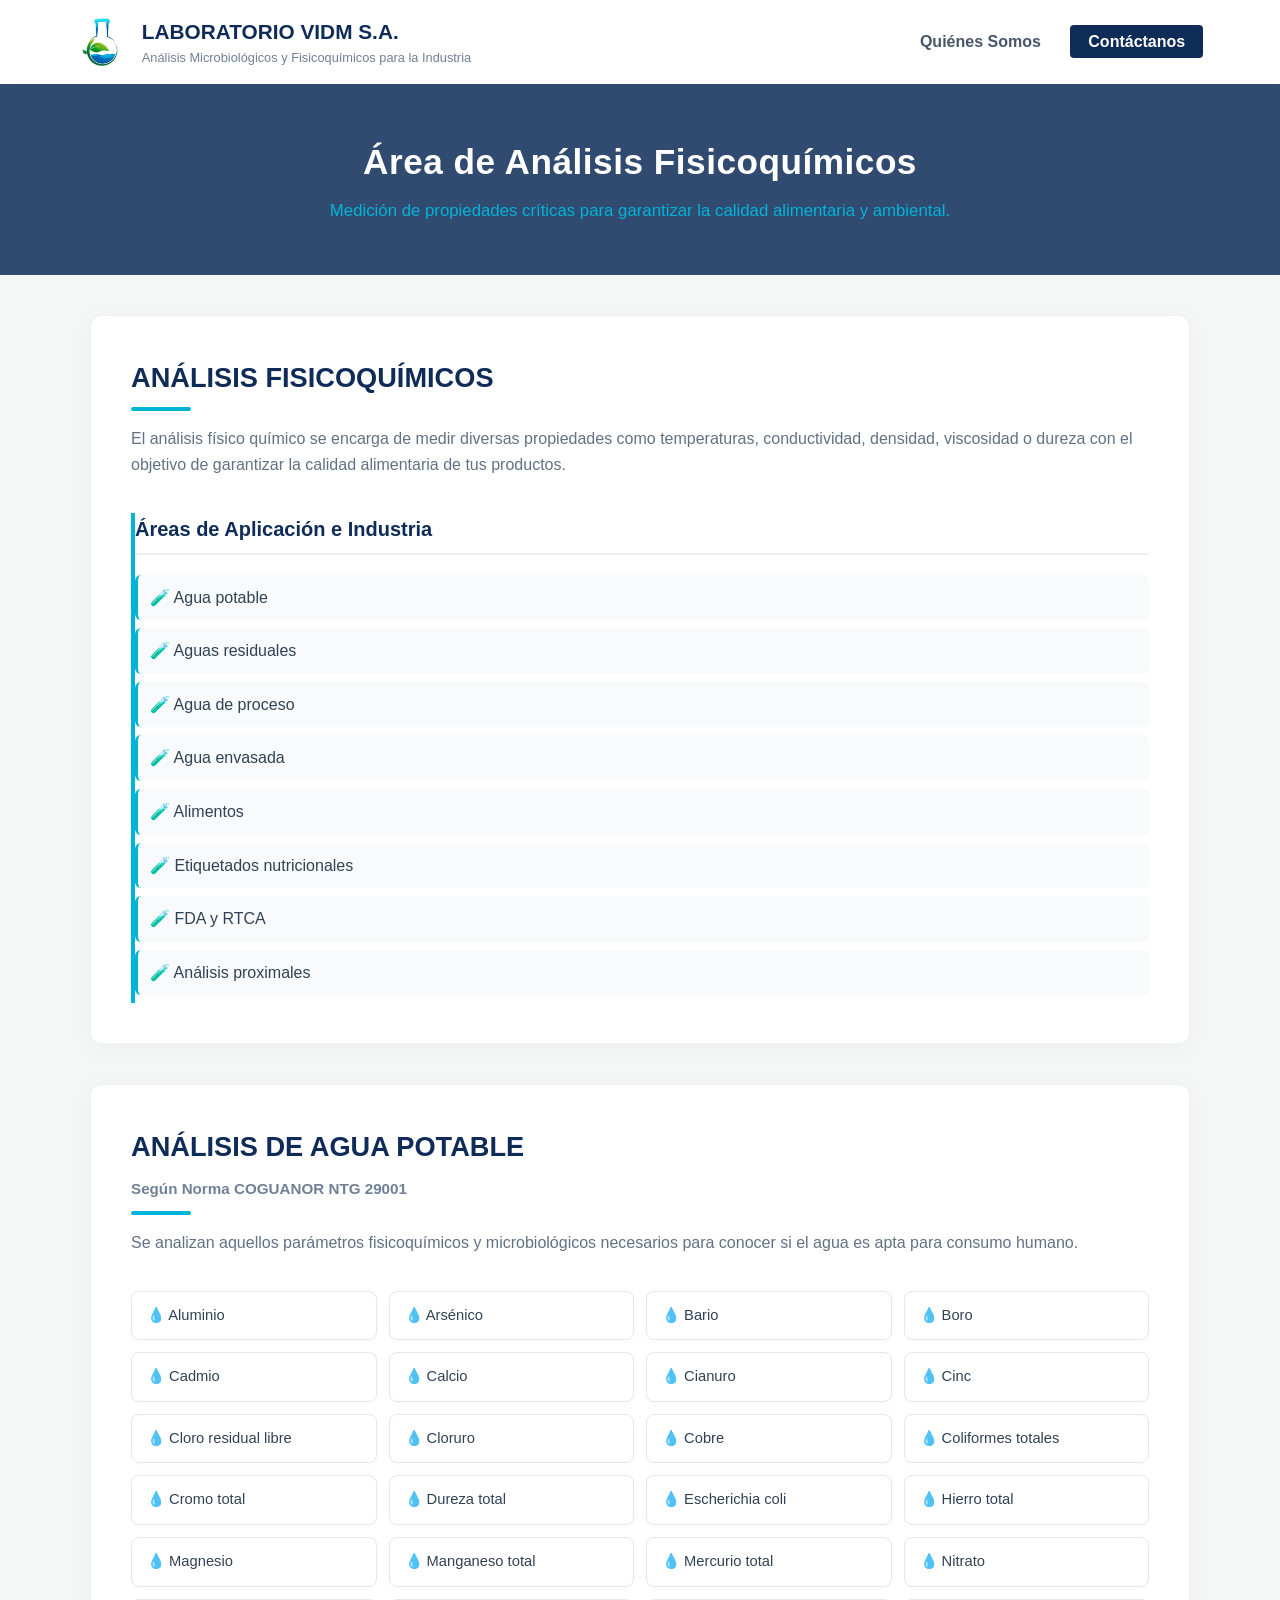
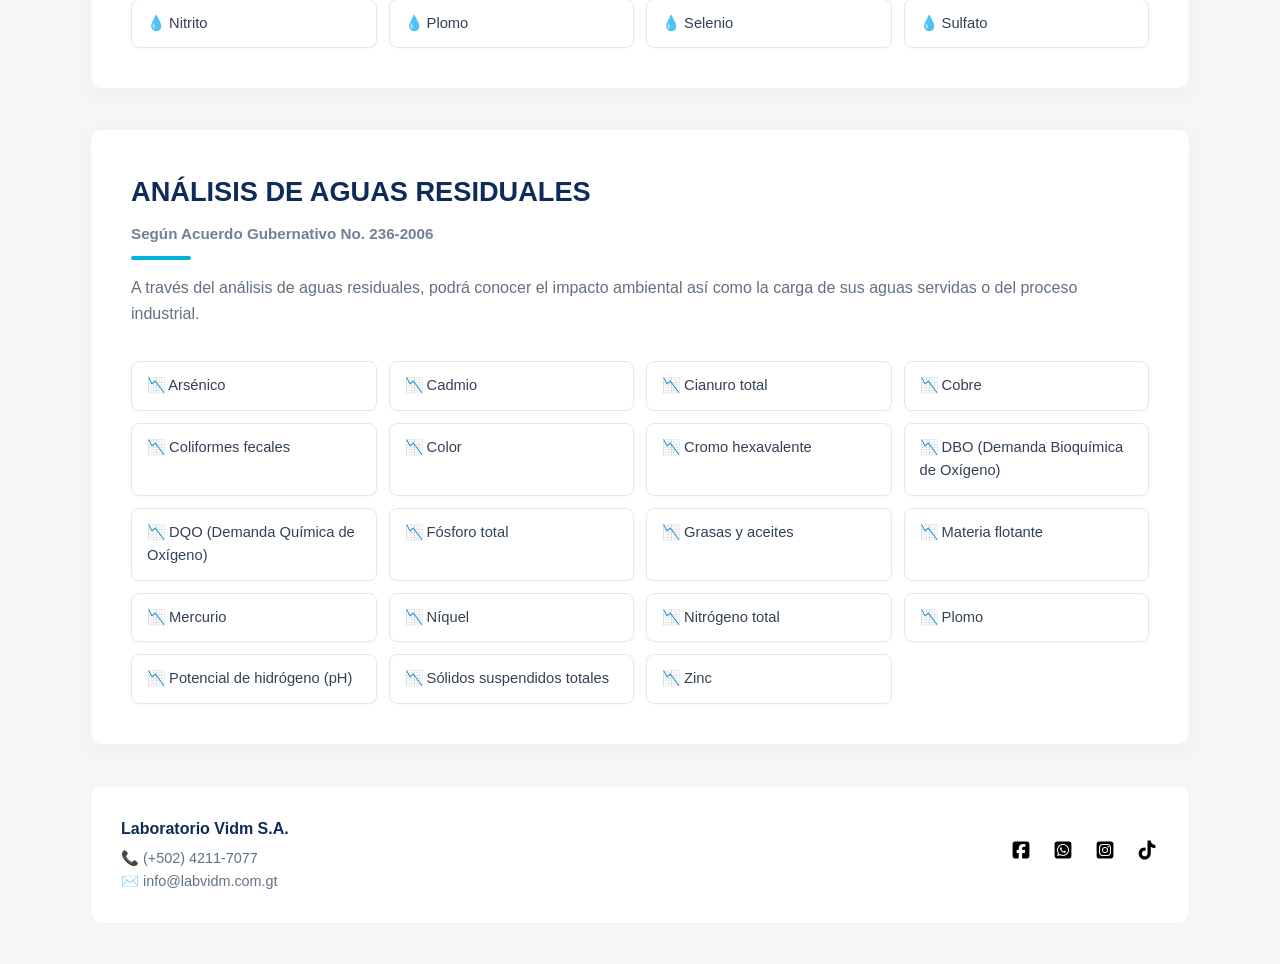
==== fisicoquimicos.html @ 03f4c916 "Add files via upload" ====
<!DOCTYPE html>
<html lang="es">
<head>
    <meta charset="UTF-8">
    <meta name="viewport" content="width=device-width, initial-scale=1.0">
    <title>Análisis Fisicoquímicos | Laboratorio Vidm S.A.</title>
    <!-- Usamos el mismo archivo CSS que creamos para microbiología para ahorrar código -->
    <link rel="stylesheet" href="microbiologia.css">
</head>
<body>

    <!-- Encabezado (Igual para mantener la identidad visual) -->
    <header class="main-header">
        <div class="logo-area">
            <img src="logo.jpg" alt="Logo Laboratorio Vidm" class="site-logo">
            <div class="logo-text">
                <h1>LABORATORIO VIDM S.A.</h1>
                <p>Análisis Microbiológicos y Fisicoquímicos para la Industria</p>
            </div>
        </div>
        <nav class="nav-links">
            <a href="quienessomos.html">Quiénes Somos</a>
           <a href="contactanos.html" class="btn-nav">Contáctanos</a>
        </nav>
    </header>

    <!-- Banner de Entrada Exclusivo para Fisicoquímicos -->
    <section class="page-hero-micro" style="background: linear-gradient(rgba(15, 44, 89, 0.85), rgba(15, 44, 89, 0.85));">
        <div class="hero-overlay-micro">
            <h2>Área de Análisis Fisicoquímicos</h2>
            <p>Medición de propiedades críticas para garantizar la calidad alimentaria y ambiental.</p>
        </div>
    </section>

    <!-- Contenedor Principal Estructurado -->
    <main class="container">
        
        <!-- Tarjeta 1: Descripción General y Áreas -->
        <div class="micro-main-card">
            <div class="micro-header">
                <h3>ANÁLISIS FISICOQUÍMICOS</h3>
                <div class="blue-line"></div>
                <p>El análisis físico químico se encarga de medir diversas propiedades como temperaturas, conductividad, densidad, viscosidad o dureza con el objetivo de garantizar la calidad alimentaria de tus productos.</p>
            </div>

            <div class="micro-content-grid">
                <div class="micro-list-box" style="border-left: 4px solid #00b4d8;">
                    <h4>Áreas de Aplicación e Industria</h4>
                    <ul class="clean-list">
                        <li>🧪 Agua potable</li>
                        <li>🧪 Aguas residuales</li>
                        <li>🧪 Agua de proceso</li>
                        <li>🧪 Agua envasada</li>
                        <li>🧪 Alimentos</li>
                        <li>🧪 Etiquetados nutricionales</li>
                        <li>🧪 FDA y RTCA</li>
                        <li>🧪 Análisis proximales</li>
                    </ul>
                </div>
            </div>
        </div>

        <!-- Tarjeta 2: Agua Potable (COGUANOR) -->
        <div class="micro-main-card">
            <div class="micro-header">
                <h3>ANÁLISIS DE AGUA POTABLE</h3>
                <h4 style="color: #718096; font-size: 0.95rem; margin-bottom: 10px; font-weight: 600;">Según Norma COGUANOR NTG 29001</h4>
                <div class="blue-line"></div>
                <p>Se analizan aquellos parámetros fisicoquímicos y microbiológicos necesarios para conocer si el agua es apta para consumo humano.</p>
            </div>
            <ul class="microorganisms-list">
                <li>💧 Aluminio</li>
                <li>💧 Arsénico</li>
                <li>💧 Bario</li>
                <li>💧 Boro</li>
                <li>💧 Cadmio</li>
                <li>💧 Calcio</li>
                <li>💧 Cianuro</li>
                <li>💧 Cinc</li>
                <li>💧 Cloro residual libre</li>
                <li>💧 Cloruro</li>
                <li>💧 Cobre</li>
                <li>💧 Coliformes totales</li>
                <li>💧 Cromo total</li>
                <li>💧 Dureza total</li>
                <li>💧 Escherichia coli</li>
                <li>💧 Hierro total</li>
                <li>💧 Magnesio</li>
                <li>💧 Manganeso total</li>
                <li>💧 Mercurio total</li>
                <li>💧 Nitrato</li>
                <li>💧 Nitrito</li>
                <li>💧 Plomo</li>
                <li>💧 Selenio</li>
                <li>💧 Sulfato</li>
            </ul>
        </div>

        <!-- Tarjeta 3: Aguas Residuales (Acuerdo 236-2006) -->
        <div class="micro-main-card">
            <div class="micro-header">
                <h3>ANÁLISIS DE AGUAS RESIDUALES</h3>
                <h4 style="color: #718096; font-size: 0.95rem; margin-bottom: 10px; font-weight: 600;">Según Acuerdo Gubernativo No. 236-2006</h4>
                <div class="blue-line"></div>
                <p>A través del análisis de aguas residuales, podrá conocer el impacto ambiental así como la carga de sus aguas servidas o del proceso industrial.</p>
            </div>
            <ul class="microorganisms-list" style="border-left-color: #0f2c59;">
                <li>📉 Arsénico</li>
                <li>📉 Cadmio</li>
                <li>📉 Cianuro total</li>
                <li>📉 Cobre</li>
                <li>📉 Coliformes fecales</li>
                <li>📉 Color</li>
                <li>📉 Cromo hexavalente</li>
                <li>📉 DBO (Demanda Bioquímica de Oxígeno)</li>
                <li>📉 DQO (Demanda Química de Oxígeno)</li>
                <li>📉 Fósforo total</li>
                <li>📉 Grasas y aceites</li>
                <li>📉 Materia flotante</li>
                <li>📉 Mercurio</li>
                <li>📉 Níquel</li>
                <li>📉 Nitrógeno total</li>
                <li>📉 Plomo</li>
                <li>📉 Potencial de hidrógeno (pH)</li>
                <li>📉 Sólidos suspendidos totales</li>
                <li>📉 Zinc</li>
            </ul>
        </div>

        <!-- Pie de página integrado con contacto y tus SVG -->
        <section class="micro-footer-section">
            <div class="contact-mini-grid">
                <div class="mini-info">
                    <h4>Laboratorio Vidm S.A.</h4>
                    <p>📞 (+502) 4211-7077</p>
                    <p>✉️ info@labvidm.com.gt</p>
                </div>
                <div class="social-buttons" style="margin-top: 0;">
                    <a href="https://www.facebook.com/profile.php?id=61595421029900" target="_blank" class="social-icon"><img src="facebooklogo.svg" alt="Facebook"></a>
                    <a href="https://wa.me" target="_blank" class="social-icon"><img src="whatsapplogo.svg" alt="WhatsApp"></a>
                    <a href="https://instagram.com" target="_blank" class="social-icon"><img src="instagramlogo.svg" alt="Instagram"></a>
                    <a href="https://tiktok.com" target="_blank" class="social-icon"><img src="tiktoklogo.svg" alt="TikTok"></a>
                </div>
            </div>
        </section>
    </main>

</body>
</html>
---- microbiologia.css ----
/* Reset y estilos generales para la página de Microbiología */
* {
    margin: 0;
    padding: 0;
    box-sizing: border-box;
    font-family: 'Segoe UI', Arial, sans-serif;
}

body {
    background-color: #f4f7f6;
    color: #333;
    line-height: 1.6;
}

/* Header Premium */
.main-header {
    background-color: #ffffff;
    display: flex;
    justify-content: space-between;
    align-items: center;
    padding: 15px 6%;
    box-shadow: 0 2px 10px rgba(0,0,0,0.05);
}

.logo-area {
    display: flex !important;
    flex-direction: row !important; /* Los fuerza a ponerse a la par */
    align-items: center !important; /* Los centra verticalmente para que queden parejos */
    gap: 15px !important;           /* Le da el espacio exacto de separación */
}

.site-logo {
    width: 50px !important;
    height: 50px !important;
    object-fit: contain !important;
}

.logo-text h1 { font-size: 1.3rem; color: #0f2c59; }
.logo-text p { font-size: 0.8rem; color: #718096; }
.nav-links a { color: #4a5568; text-decoration: none; margin-left: 25px; font-weight: 600; }
.nav-links .btn-nav { background-color: #0f2c59; color: white; padding: 8px 18px; border-radius: 4px; }

/* Banner Superior de Entrada */
.page-hero-micro {
    background: linear-gradient(rgba(15, 44, 89, 0.85), rgba(15, 44, 89, 0.85));
    padding: 50px 20px;
    text-align: center;
    color: white;
}

.hero-overlay-micro h2 { font-size: 2.2rem; margin-bottom: 8px; letter-spacing: 0.5px; }
.hero-overlay-micro p { font-size: 1.05rem; color: #00b4d8; font-weight: 500; }

/* Contenedor Principal */
.container {
    max-width: 1140px;
    margin: 0 auto;
    padding: 40px 20px;
}

/* Tarjeta Principal Contenedora */
.micro-main-card {
    background: #ffffff;
    padding: 40px;
    border-radius: 12px;
    box-shadow: 0 4px 25px rgba(0, 0, 0, 0.04);
    border: 1px solid #eef2f5;
    margin-bottom: 40px;
}

.micro-header h3 { color: #0f2c59; font-size: 1.7rem; margin-bottom: 8px; }
.blue-line { width: 60px; height: 4px; background-color: #00b4d8; margin-bottom: 15px; border-radius: 2px; }
.micro-header p { color: #627183; font-size: 1rem; margin-bottom: 35px; }

/* Cuadrículas de Contenido */
.micro-content-grid { display: flex; gap: 35px; flex-wrap: wrap; }
.micro-list-box { flex: 1; min-width: 280px; }
.micro-list-box h4 { color: #0f2c59; font-size: 1.25rem; margin-bottom: 20px; border-bottom: 2px solid #eef2f5; padding-bottom: 8px; }

/* Estilos de las Listas Clásicas */
.clean-list { list-style: none; }
.clean-list li {
    padding: 10px 12px;
    background: #f8fafc;
    margin-bottom: 8px;
    border-radius: 6px;
    color: #334155;
    font-weight: 500;
    border-left: 3px solid #00b4d8;
}

/* Grilla Moderna de Tarjetas para las Bacterias */
.microorganisms-list {
    list-style: none;
    display: grid;
    grid-template-columns: repeat(auto-fill, minmax(220px, 1fr));
    gap: 12px;
}

.microorganisms-list li {
    background: #ffffff;
    padding: 12px 15px;
    border-radius: 8px;
    color: #334155;
    font-size: 0.92rem;
    font-weight: 500;
    border: 1px solid #e2e8f0;
    box-shadow: 0 2px 4px rgba(0,0,0,0.02);
    transition: transform 0.2s, border-color 0.2s;
}

.microorganisms-list li:hover {
    transform: translateY(-2px);
    border-color: #00b4d8;
    background-color: #f8fafc;
}

/* Pie de Página de la Subpágina */
.micro-footer-section {
    background: #ffffff;
    padding: 30px;
    border-radius: 12px;
    border: 1px solid #eef2f5;
}

.contact-mini-grid {
    display: flex;
    justify-content: space-between;
    align-items: center;
    flex-wrap: wrap;
    gap: 20px;
}

.mini-info h4 { color: #0f2c59; margin-bottom: 5px; }
.mini-info p { color: #627183; font-size: 0.9rem; }

/* Barra de Redes Flotantes abajo */
.social-buttons { display: flex; gap: 18px; }
.social-icon img { width: 24px; height: 24px; object-fit: contain; transition: transform 0.2s; }
.social-icon img:hover { transform: scale(1.15); }

/* Tamaño controlado para la imagen del logo en el encabezado */
.site-logo {
    width: 50px;         /* Ajusta el ancho para que sea un círculo o cuadro compacto */
    height: 50px;        /* Ajusta el alto del logo */
    object-fit: contain; /* Evita que la imagen del laboratorio se estire o se deforme */
    border-radius: 4px;  /* Le da esquinas suaves opcionales */
}

/* ==========================================================================
   ESTILOS RESPONSIVOS PARA SUBPÁGINAS (MENÚ INTEGRADO EN CELULARES)
   ========================================================================== */
@media (max-width: 768px) {
    /* Hace que el encabezado de las subpáginas se ordene hacia abajo */
    .main-header {
        position: static !important; /* Evita que flote encima del banner */
        flex-direction: column !important;
        text-align: center !important;
        gap: 15px !important;
        padding: 15px 20px !important;
        width: 100% !important;
    }

    /* Organiza el logo y su texto centrados en vertical */
    .logo-area {
        flex-direction: column !important;
        gap: 8px !important;
        align-items: center !important;
    }

    /* Ajusta el tamaño de la letra del título del lab para que no rompa la pantalla */
    .logo-text h1 {
        font-size: 1.15rem !important;
    }
    
    .logo-text p {
        font-size: 0.75rem !important;
    }

    /* Pone los enlaces del menú uno debajo del otro de forma simétrica */
    .nav-links {
        display: flex !important;
        flex-direction: column !important;
        align-items: center !important;
        gap: 10px !important;
        width: 100% !important;
        margin: 0 !important;
    }

    .nav-links a {
        margin: 0 !important;
        font-size: 0.95rem !important;
        padding: 6px 15px !important;
        width: max-content !important; /* Se encoge al tamaño del texto */
        text-align: center !important;
    }

    /* Deja el botón azul nítido y cómodo para tocar con el dedo */
    .nav-links .btn-nav {
        display: inline-block !important;
        width: auto !important;
        padding: 8px 25px !important;
        color: white !important;
    }

    /* Ajustes para el Banner Azul de las subpáginas */
    .page-hero-micro {
        padding: 35px 15px !important; /* Menos espacio para que sea compacto en el móvil */
    }

    .hero-overlay-micro h2 {
        font-size: 1.6rem !important; /* Letras un poco más pequeñas para que quepan completas */
    }

    .hero-overlay-micro p {
        font-size: 0.9rem !important;
    }
}
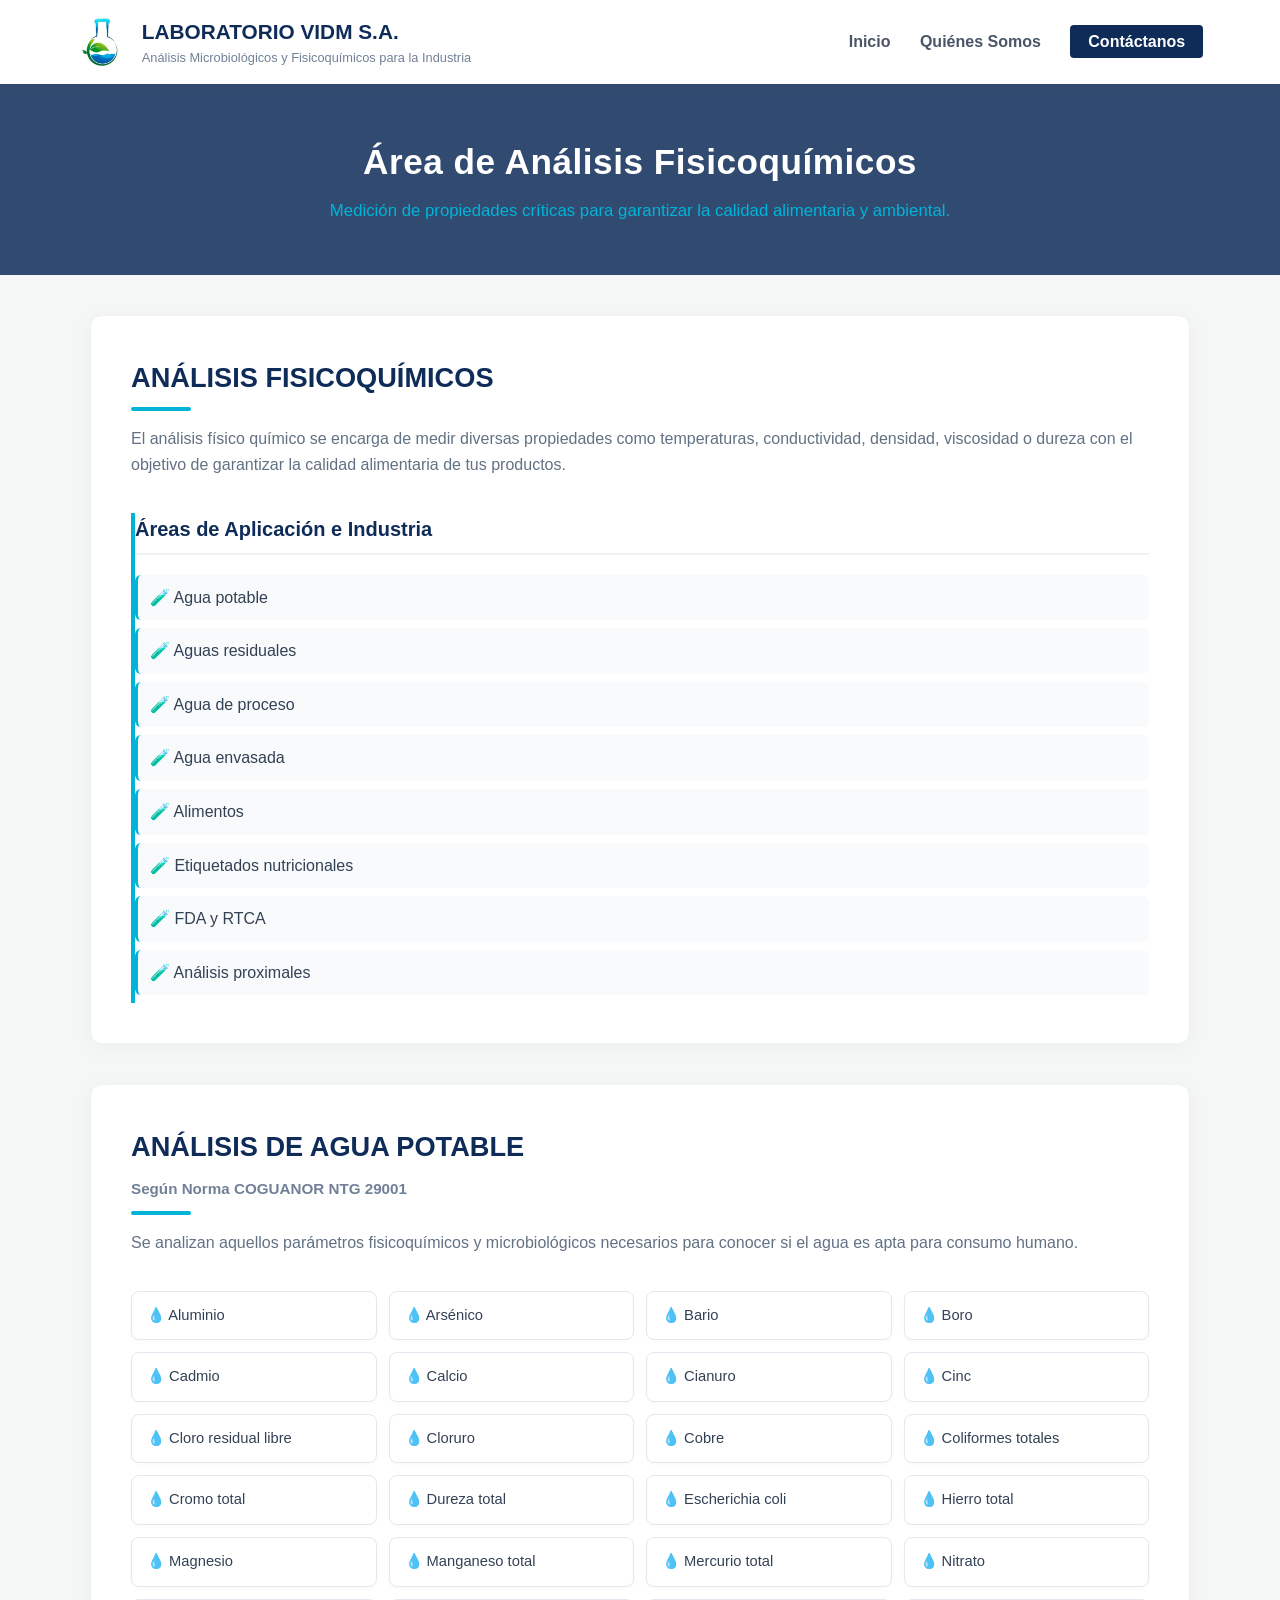
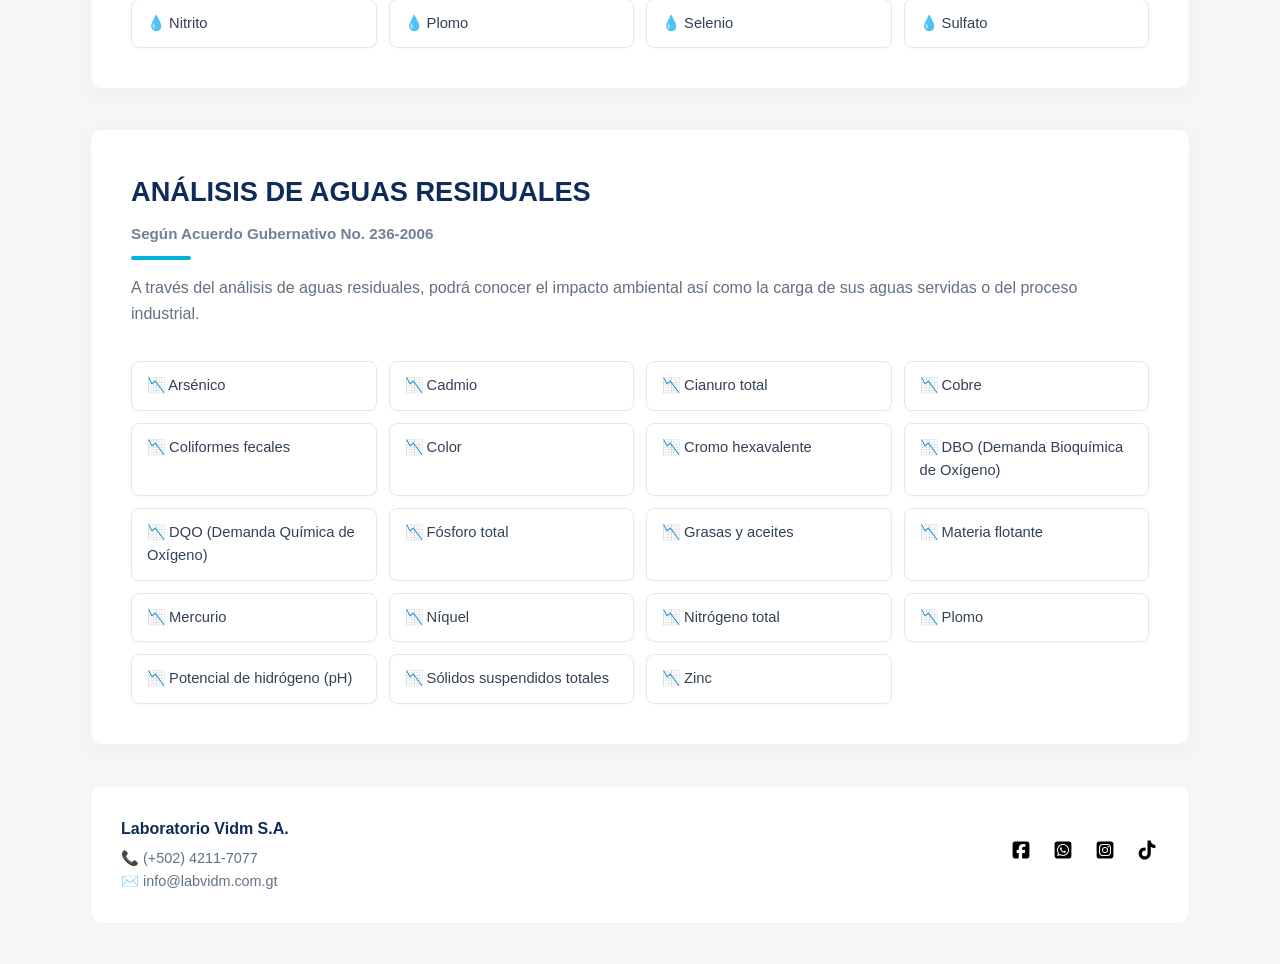
==== commit c5791417: "Fix header navigation links in fisicoquimicos.html Updated the fisicoquimicos.html file to correct t" ====
--- a/fisicoquimicos.html
+++ b/fisicoquimicos.html
@@ -19,6 +19,7 @@
             </div>
         </div>
         <nav class="nav-links">
+            <a href="index.html">Inicio</a>
             <a href="quienessomos.html">Quiénes Somos</a>
            <a href="contactanos.html" class="btn-nav">Contáctanos</a>
         </nav>
